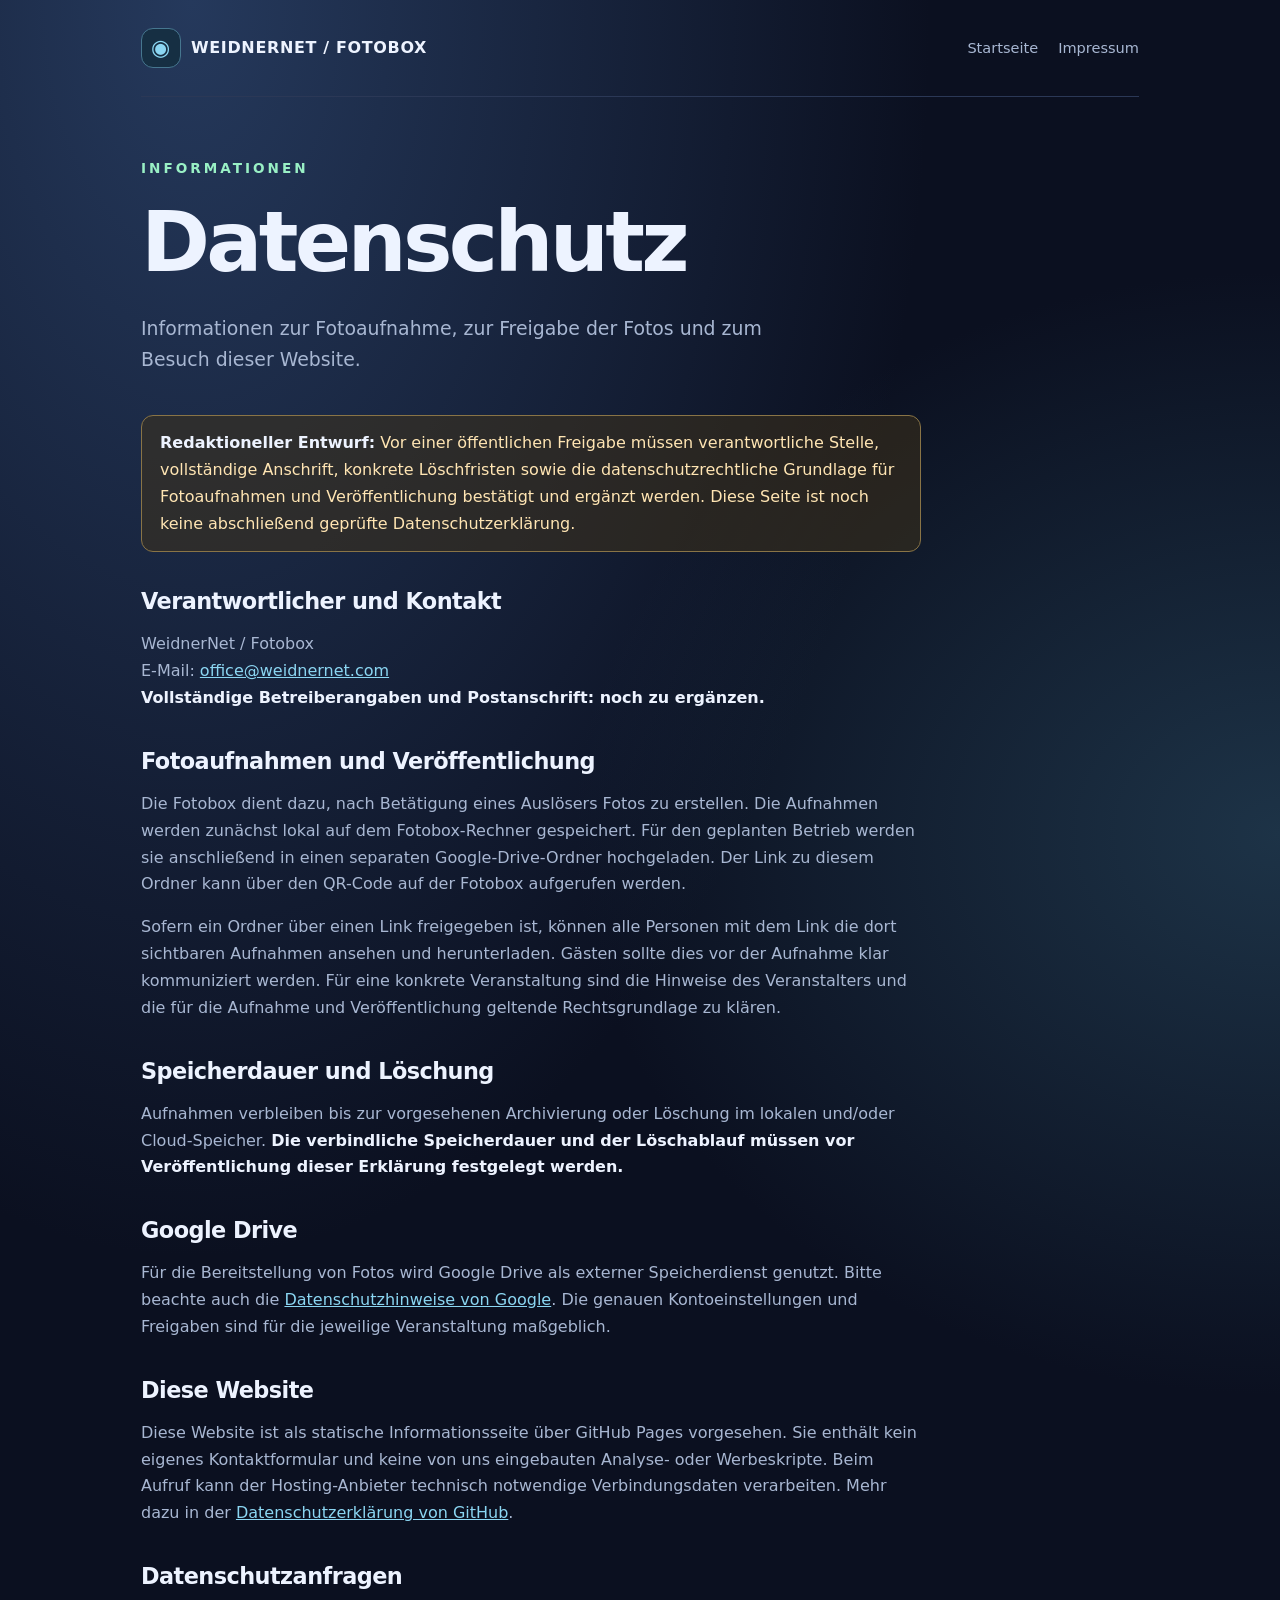
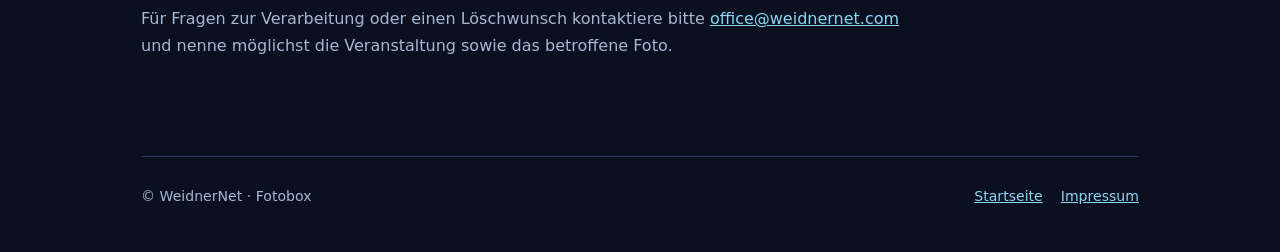
==== datenschutz.html @ 2a00bba0 "feat(site): add datenschutz.html" ====
<!doctype html>
<html lang="de"><head><meta charset="utf-8"><meta name="viewport" content="width=device-width, initial-scale=1"><meta name="description" content="Datenschutzhinweise zur WeidnerNet Fotobox"><title>Datenschutz | WeidnerNet Fotobox</title><link rel="stylesheet" href="style.css"></head><body><div class="wrap"><header class="nav"><a class="brand" href="index.html"><span class="brandmark" aria-hidden="true">◉</span> WEIDNERNET / FOTOBOX</a><nav class="navlinks"><a href="index.html">Startseite</a><a href="impressum.html">Impressum</a></nav></header><main><div class="pagehead"><div class="eyebrow">Informationen</div><h1>Datenschutz</h1><p class="lead">Informationen zur Fotoaufnahme, zur Freigabe der Fotos und zum Besuch dieser Website.</p></div><div class="bodycopy">
<div class="draft"><strong>Redaktioneller Entwurf:</strong> Vor einer öffentlichen Freigabe müssen verantwortliche Stelle, vollständige Anschrift, konkrete Löschfristen sowie die datenschutzrechtliche Grundlage für Fotoaufnahmen und Veröffentlichung bestätigt und ergänzt werden. Diese Seite ist noch keine abschließend geprüfte Datenschutzerklärung.</div>
<h2>Verantwortlicher und Kontakt</h2><p>WeidnerNet / Fotobox<br>E-Mail: <a href="mailto:office@weidnernet.com">office@weidnernet.com</a><br><strong>Vollständige Betreiberangaben und Postanschrift: noch zu ergänzen.</strong></p>
<h2>Fotoaufnahmen und Veröffentlichung</h2><p>Die Fotobox dient dazu, nach Betätigung eines Auslösers Fotos zu erstellen. Die Aufnahmen werden zunächst lokal auf dem Fotobox-Rechner gespeichert. Für den geplanten Betrieb werden sie anschließend in einen separaten Google-Drive-Ordner hochgeladen. Der Link zu diesem Ordner kann über den QR-Code auf der Fotobox aufgerufen werden.</p><p>Sofern ein Ordner über einen Link freigegeben ist, können alle Personen mit dem Link die dort sichtbaren Aufnahmen ansehen und herunterladen. Gästen sollte dies vor der Aufnahme klar kommuniziert werden. Für eine konkrete Veranstaltung sind die Hinweise des Veranstalters und die für die Aufnahme und Veröffentlichung geltende Rechtsgrundlage zu klären.</p>
<h2>Speicherdauer und Löschung</h2><p>Aufnahmen verbleiben bis zur vorgesehenen Archivierung oder Löschung im lokalen und/oder Cloud-Speicher. <strong>Die verbindliche Speicherdauer und der Löschablauf müssen vor Veröffentlichung dieser Erklärung festgelegt werden.</strong></p>
<h2>Google Drive</h2><p>Für die Bereitstellung von Fotos wird Google Drive als externer Speicherdienst genutzt. Bitte beachte auch die <a href="https://policies.google.com/privacy" rel="noopener noreferrer">Datenschutzhinweise von Google</a>. Die genauen Kontoeinstellungen und Freigaben sind für die jeweilige Veranstaltung maßgeblich.</p>
<h2>Diese Website</h2><p>Diese Website ist als statische Informationsseite über GitHub Pages vorgesehen. Sie enthält kein eigenes Kontaktformular und keine von uns eingebauten Analyse- oder Werbeskripte. Beim Aufruf kann der Hosting-Anbieter technisch notwendige Verbindungsdaten verarbeiten. Mehr dazu in der <a href="https://docs.github.com/de/site-policy/privacy-policies/github-general-privacy-statement" rel="noopener noreferrer">Datenschutzerklärung von GitHub</a>.</p>
<h2>Datenschutzanfragen</h2><p>Für Fragen zur Verarbeitung oder einen Löschwunsch kontaktiere bitte <a href="mailto:office@weidnernet.com">office@weidnernet.com</a> und nenne möglichst die Veranstaltung sowie das betroffene Foto.</p>
</div></main><footer class="footer"><span>© WeidnerNet · Fotobox</span><div class="footerlinks"><a href="index.html">Startseite</a><a href="impressum.html">Impressum</a></div></footer></div></body></html>
---- style.css ----
:root{color-scheme:dark;--bg:#0b1020;--panel:#151e34;--line:#2b3856;--ink:#edf3ff;--muted:#a8b7d2;--accent:#8bd6f2;--green:#99f0c5}*{box-sizing:border-box}html{scroll-behavior:smooth}body{margin:0;background:radial-gradient(ellipse at 15% 0%,#25395c 0%,transparent 48%),radial-gradient(ellipse at 100% 45%,#1d3347 0%,transparent 39%),var(--bg);color:var(--ink);font:16px/1.68 system-ui,-apple-system,BlinkMacSystemFont,"Segoe UI",sans-serif;min-height:100vh}a{color:var(--accent)}a:hover{text-decoration:none}.wrap{max-width:1050px;margin:auto;padding:0 26px}.nav{display:flex;align-items:center;justify-content:space-between;gap:18px;padding:28px 0;border-bottom:1px solid var(--line)}.brand{display:flex;gap:10px;align-items:center;text-decoration:none;color:var(--ink);font-weight:750;letter-spacing:.04em}.brandmark{display:grid;place-items:center;border:1px solid #46768f;border-radius:12px;width:40px;height:40px;background:#162f43;color:var(--accent);font-size:22px}.navlinks{display:flex;gap:20px;flex-wrap:wrap}.navlinks a{color:var(--muted);font-size:.91rem;text-decoration:none}.navlinks a:hover{color:var(--ink)}.hero{padding:100px 0 80px;max-width:810px}.eyebrow{font-size:.85rem;letter-spacing:.22em;text-transform:uppercase;color:var(--green);font-weight:700}h1{font-size:clamp(2.8rem,7vw,5.2rem);line-height:1.08;letter-spacing:-.045em;margin:18px 0 25px}h2{font-size:clamp(1.6rem,3vw,2.25rem);letter-spacing:-.025em;line-height:1.2;margin:0 0 18px}h3{margin:0 0 8px;font-size:1.15rem}.lead{color:var(--muted);font-size:1.18rem;max-width:670px}.chips{display:flex;gap:10px;flex-wrap:wrap;margin-top:28px}.chip{border:1px solid var(--line);background:rgba(21,30,52,.7);border-radius:100px;padding:7px 14px;font-size:.88rem;color:#d7e4fb}.section{padding:34px 0 62px}.cards{display:grid;grid-template-columns:repeat(3,minmax(0,1fr));gap:16px}.card{border:1px solid var(--line);border-radius:20px;padding:26px;background:linear-gradient(145deg,rgba(30,46,77,.92),rgba(18,26,45,.9))}.card p{margin:0;color:var(--muted)}.step{display:inline-grid;place-items:center;width:34px;height:34px;border-radius:9px;background:#213b52;color:var(--accent);font-weight:bold;margin-bottom:16px}.notice{border:1px solid #386258;border-radius:16px;padding:20px 24px;background:#14342d77;color:#d3f7e7}.pagehead{padding:60px 0 20px;max-width:790px}.bodycopy{max-width:780px;padding-bottom:80px;color:#d4dff1}.bodycopy h2{font-size:1.4rem;margin:36px 0 9px;color:var(--ink)}.bodycopy p,.bodycopy li{color:var(--muted)}.bodycopy strong{color:var(--ink)}.draft{border:1px solid #897446;background:#3f321a88;padding:14px 18px;border-radius:12px;color:#ffe5b3}.footer{padding:28px 0 44px;border-top:1px solid var(--line);display:flex;gap:16px;justify-content:space-between;flex-wrap:wrap;color:var(--muted);font-size:.88rem}.footerlinks{display:flex;gap:18px;flex-wrap:wrap}@media(max-width:730px){.cards{grid-template-columns:1fr}.hero{padding:64px 0}.nav{align-items:flex-start;flex-direction:column}.wrap{padding:0 20px}}
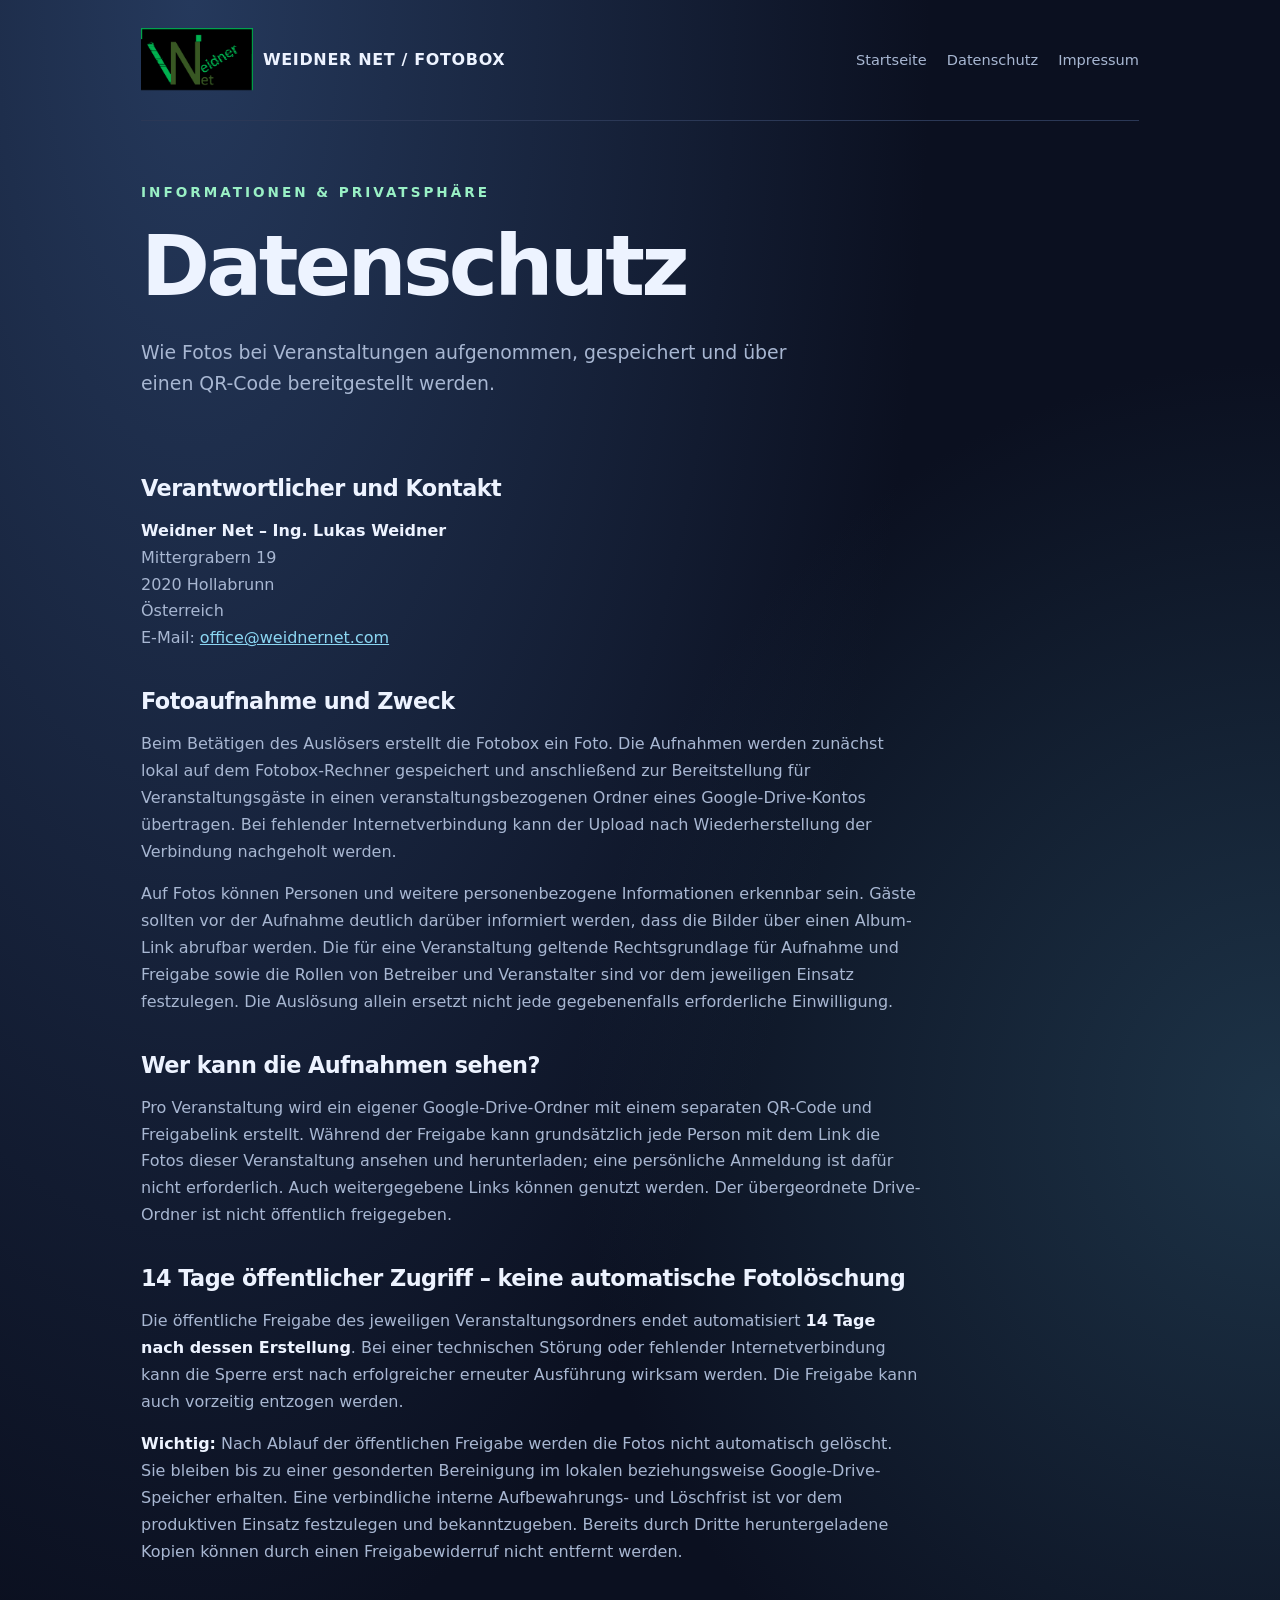
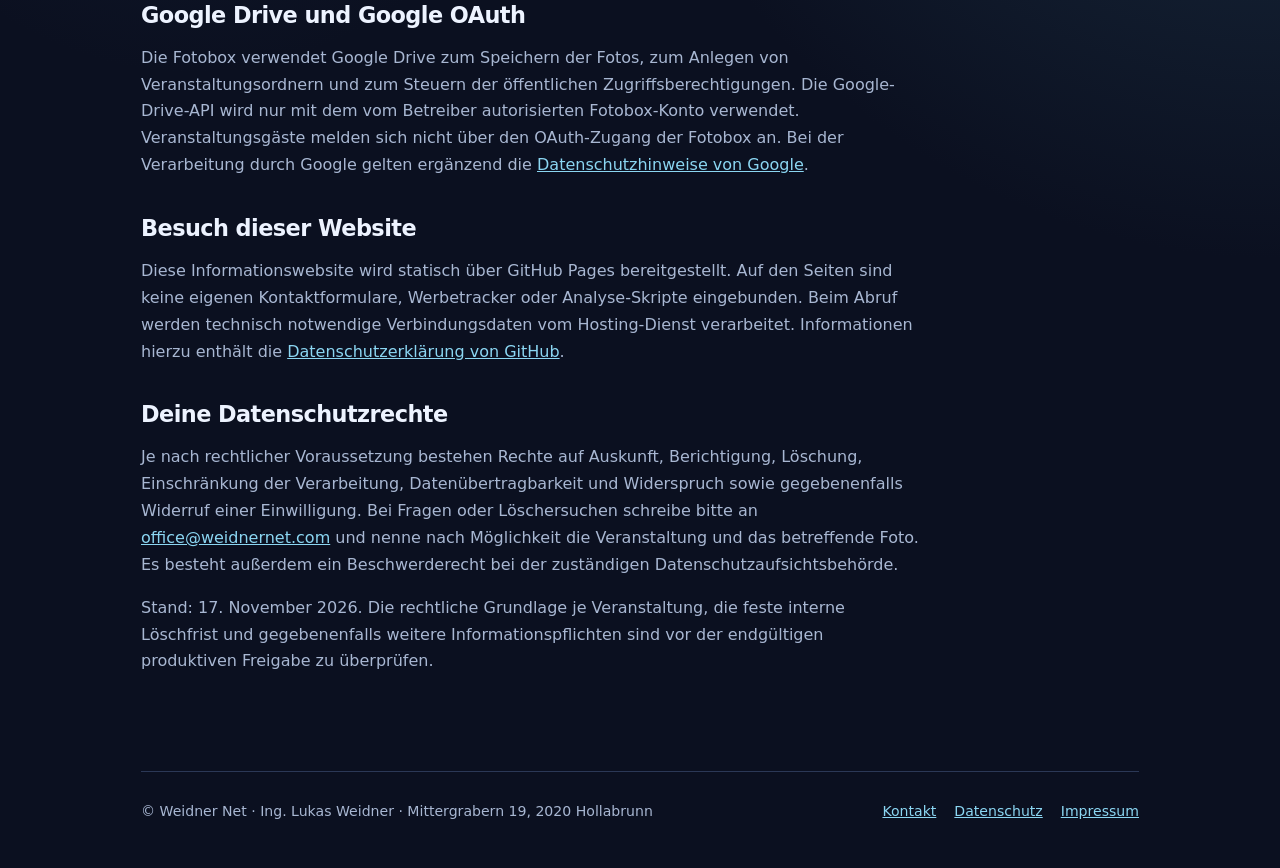
==== commit 7adb19fb: "legal: document 14-day album access and actual photo retention" ====
--- a/datenschutz.html
+++ b/datenschutz.html
@@ -1,10 +1,34 @@
 <!doctype html>
-<html lang="de"><head><meta charset="utf-8"><meta name="viewport" content="width=device-width, initial-scale=1"><meta name="description" content="Datenschutzhinweise zur WeidnerNet Fotobox"><title>Datenschutz | WeidnerNet Fotobox</title><link rel="stylesheet" href="style.css"></head><body><div class="wrap"><header class="nav"><a class="brand" href="index.html"><span class="brandmark" aria-hidden="true">◉</span> WEIDNERNET / FOTOBOX</a><nav class="navlinks"><a href="index.html">Startseite</a><a href="impressum.html">Impressum</a></nav></header><main><div class="pagehead"><div class="eyebrow">Informationen</div><h1>Datenschutz</h1><p class="lead">Informationen zur Fotoaufnahme, zur Freigabe der Fotos und zum Besuch dieser Website.</p></div><div class="bodycopy">
-<div class="draft"><strong>Redaktioneller Entwurf:</strong> Vor einer öffentlichen Freigabe müssen verantwortliche Stelle, vollständige Anschrift, konkrete Löschfristen sowie die datenschutzrechtliche Grundlage für Fotoaufnahmen und Veröffentlichung bestätigt und ergänzt werden. Diese Seite ist noch keine abschließend geprüfte Datenschutzerklärung.</div>
-<h2>Verantwortlicher und Kontakt</h2><p>WeidnerNet / Fotobox<br>E-Mail: <a href="mailto:office@weidnernet.com">office@weidnernet.com</a><br><strong>Vollständige Betreiberangaben und Postanschrift: noch zu ergänzen.</strong></p>
-<h2>Fotoaufnahmen und Veröffentlichung</h2><p>Die Fotobox dient dazu, nach Betätigung eines Auslösers Fotos zu erstellen. Die Aufnahmen werden zunächst lokal auf dem Fotobox-Rechner gespeichert. Für den geplanten Betrieb werden sie anschließend in einen separaten Google-Drive-Ordner hochgeladen. Der Link zu diesem Ordner kann über den QR-Code auf der Fotobox aufgerufen werden.</p><p>Sofern ein Ordner über einen Link freigegeben ist, können alle Personen mit dem Link die dort sichtbaren Aufnahmen ansehen und herunterladen. Gästen sollte dies vor der Aufnahme klar kommuniziert werden. Für eine konkrete Veranstaltung sind die Hinweise des Veranstalters und die für die Aufnahme und Veröffentlichung geltende Rechtsgrundlage zu klären.</p>
-<h2>Speicherdauer und Löschung</h2><p>Aufnahmen verbleiben bis zur vorgesehenen Archivierung oder Löschung im lokalen und/oder Cloud-Speicher. <strong>Die verbindliche Speicherdauer und der Löschablauf müssen vor Veröffentlichung dieser Erklärung festgelegt werden.</strong></p>
-<h2>Google Drive</h2><p>Für die Bereitstellung von Fotos wird Google Drive als externer Speicherdienst genutzt. Bitte beachte auch die <a href="https://policies.google.com/privacy" rel="noopener noreferrer">Datenschutzhinweise von Google</a>. Die genauen Kontoeinstellungen und Freigaben sind für die jeweilige Veranstaltung maßgeblich.</p>
-<h2>Diese Website</h2><p>Diese Website ist als statische Informationsseite über GitHub Pages vorgesehen. Sie enthält kein eigenes Kontaktformular und keine von uns eingebauten Analyse- oder Werbeskripte. Beim Aufruf kann der Hosting-Anbieter technisch notwendige Verbindungsdaten verarbeiten. Mehr dazu in der <a href="https://docs.github.com/de/site-policy/privacy-policies/github-general-privacy-statement" rel="noopener noreferrer">Datenschutzerklärung von GitHub</a>.</p>
-<h2>Datenschutzanfragen</h2><p>Für Fragen zur Verarbeitung oder einen Löschwunsch kontaktiere bitte <a href="mailto:office@weidnernet.com">office@weidnernet.com</a> und nenne möglichst die Veranstaltung sowie das betroffene Foto.</p>
-</div></main><footer class="footer"><span>© WeidnerNet · Fotobox</span><div class="footerlinks"><a href="index.html">Startseite</a><a href="impressum.html">Impressum</a></div></footer></div></body></html>+<html lang="de">
+<head>
+  <meta charset="utf-8">
+  <meta name="viewport" content="width=device-width, initial-scale=1">
+  <meta name="description" content="Datenschutzhinweise zur Fotobox, zur Google-Drive-Fotofreigabe und zur Website">
+  <title>Datenschutz | Weidner Net Fotobox</title>
+  <link rel="stylesheet" href="style.css">
+  <link rel="icon" href="logo.svg" type="image/svg+xml">
+</head>
+<body><div class="wrap">
+<header class="nav"><a class="brand" href="index.html"><img class="brand-logo" src="logo.svg" alt="Weidner Net Firmenlogo" width="112" height="64"><span class="brand-text">WEIDNER NET <span class="brand-accent">/ FOTOBOX</span></span></a><nav class="navlinks" aria-label="Navigation"><a href="index.html">Startseite</a><a href="datenschutz.html">Datenschutz</a><a href="impressum.html">Impressum</a></nav></header>
+<main><section class="pagehead"><div class="eyebrow">Informationen &amp; Privatsphäre</div><h1>Datenschutz</h1><p class="lead">Wie Fotos bei Veranstaltungen aufgenommen, gespeichert und über einen QR-Code bereitgestellt werden.</p></section>
+<section class="bodycopy">
+<h2>Verantwortlicher und Kontakt</h2>
+<p><strong>Weidner Net – Ing. Lukas Weidner</strong><br>Mittergrabern 19<br>2020 Hollabrunn<br>Österreich<br>E-Mail: <a href="mailto:office@weidnernet.com">office@weidnernet.com</a></p>
+<h2>Fotoaufnahme und Zweck</h2>
+<p>Beim Betätigen des Auslösers erstellt die Fotobox ein Foto. Die Aufnahmen werden zunächst lokal auf dem Fotobox-Rechner gespeichert und anschließend zur Bereitstellung für Veranstaltungsgäste in einen veranstaltungsbezogenen Ordner eines Google-Drive-Kontos übertragen. Bei fehlender Internetverbindung kann der Upload nach Wiederherstellung der Verbindung nachgeholt werden.</p>
+<p>Auf Fotos können Personen und weitere personenbezogene Informationen erkennbar sein. Gäste sollten vor der Aufnahme deutlich darüber informiert werden, dass die Bilder über einen Album-Link abrufbar werden. Die für eine Veranstaltung geltende Rechtsgrundlage für Aufnahme und Freigabe sowie die Rollen von Betreiber und Veranstalter sind vor dem jeweiligen Einsatz festzulegen. Die Auslösung allein ersetzt nicht jede gegebenenfalls erforderliche Einwilligung.</p>
+<h2>Wer kann die Aufnahmen sehen?</h2>
+<p>Pro Veranstaltung wird ein eigener Google-Drive-Ordner mit einem separaten QR-Code und Freigabelink erstellt. Während der Freigabe kann grundsätzlich jede Person mit dem Link die Fotos dieser Veranstaltung ansehen und herunterladen; eine persönliche Anmeldung ist dafür nicht erforderlich. Auch weitergegebene Links können genutzt werden. Der übergeordnete Drive-Ordner ist nicht öffentlich freigegeben.</p>
+<h2>14 Tage öffentlicher Zugriff – keine automatische Fotolöschung</h2>
+<p>Die öffentliche Freigabe des jeweiligen Veranstaltungsordners endet automatisiert <strong>14 Tage nach dessen Erstellung</strong>. Bei einer technischen Störung oder fehlender Internetverbindung kann die Sperre erst nach erfolgreicher erneuter Ausführung wirksam werden. Die Freigabe kann auch vorzeitig entzogen werden.</p>
+<p><strong>Wichtig:</strong> Nach Ablauf der öffentlichen Freigabe werden die Fotos nicht automatisch gelöscht. Sie bleiben bis zu einer gesonderten Bereinigung im lokalen beziehungsweise Google-Drive-Speicher erhalten. Eine verbindliche interne Aufbewahrungs- und Löschfrist ist vor dem produktiven Einsatz festzulegen und bekanntzugeben. Bereits durch Dritte heruntergeladene Kopien können durch einen Freigabewiderruf nicht entfernt werden.</p>
+<h2>Google Drive und Google OAuth</h2>
+<p>Die Fotobox verwendet Google Drive zum Speichern der Fotos, zum Anlegen von Veranstaltungsordnern und zum Steuern der öffentlichen Zugriffsberechtigungen. Die Google-Drive-API wird nur mit dem vom Betreiber autorisierten Fotobox-Konto verwendet. Veranstaltungsgäste melden sich nicht über den OAuth-Zugang der Fotobox an. Bei der Verarbeitung durch Google gelten ergänzend die <a href="https://policies.google.com/privacy" rel="noopener noreferrer">Datenschutzhinweise von Google</a>.</p>
+<h2>Besuch dieser Website</h2>
+<p>Diese Informationswebsite wird statisch über GitHub Pages bereitgestellt. Auf den Seiten sind keine eigenen Kontaktformulare, Werbetracker oder Analyse-Skripte eingebunden. Beim Abruf werden technisch notwendige Verbindungsdaten vom Hosting-Dienst verarbeitet. Informationen hierzu enthält die <a href="https://docs.github.com/de/site-policy/privacy-policies/github-general-privacy-statement" rel="noopener noreferrer">Datenschutzerklärung von GitHub</a>.</p>
+<h2>Deine Datenschutzrechte</h2>
+<p>Je nach rechtlicher Voraussetzung bestehen Rechte auf Auskunft, Berichtigung, Löschung, Einschränkung der Verarbeitung, Datenübertragbarkeit und Widerspruch sowie gegebenenfalls Widerruf einer Einwilligung. Bei Fragen oder Löschersuchen schreibe bitte an <a href="mailto:office@weidnernet.com">office@weidnernet.com</a> und nenne nach Möglichkeit die Veranstaltung und das betreffende Foto. Es besteht außerdem ein Beschwerderecht bei der zuständigen Datenschutzaufsichtsbehörde.</p>
+<p class="legal-note">Stand: 17. November 2026. Die rechtliche Grundlage je Veranstaltung, die feste interne Löschfrist und gegebenenfalls weitere Informationspflichten sind vor der endgültigen produktiven Freigabe zu überprüfen.</p>
+</section></main>
+<footer class="footer"><span>© Weidner Net · Ing. Lukas Weidner · Mittergrabern 19, 2020 Hollabrunn</span><div class="footerlinks"><a href="mailto:office@weidnernet.com">Kontakt</a><a href="datenschutz.html">Datenschutz</a><a href="impressum.html">Impressum</a></div></footer>
+</div></body></html>
